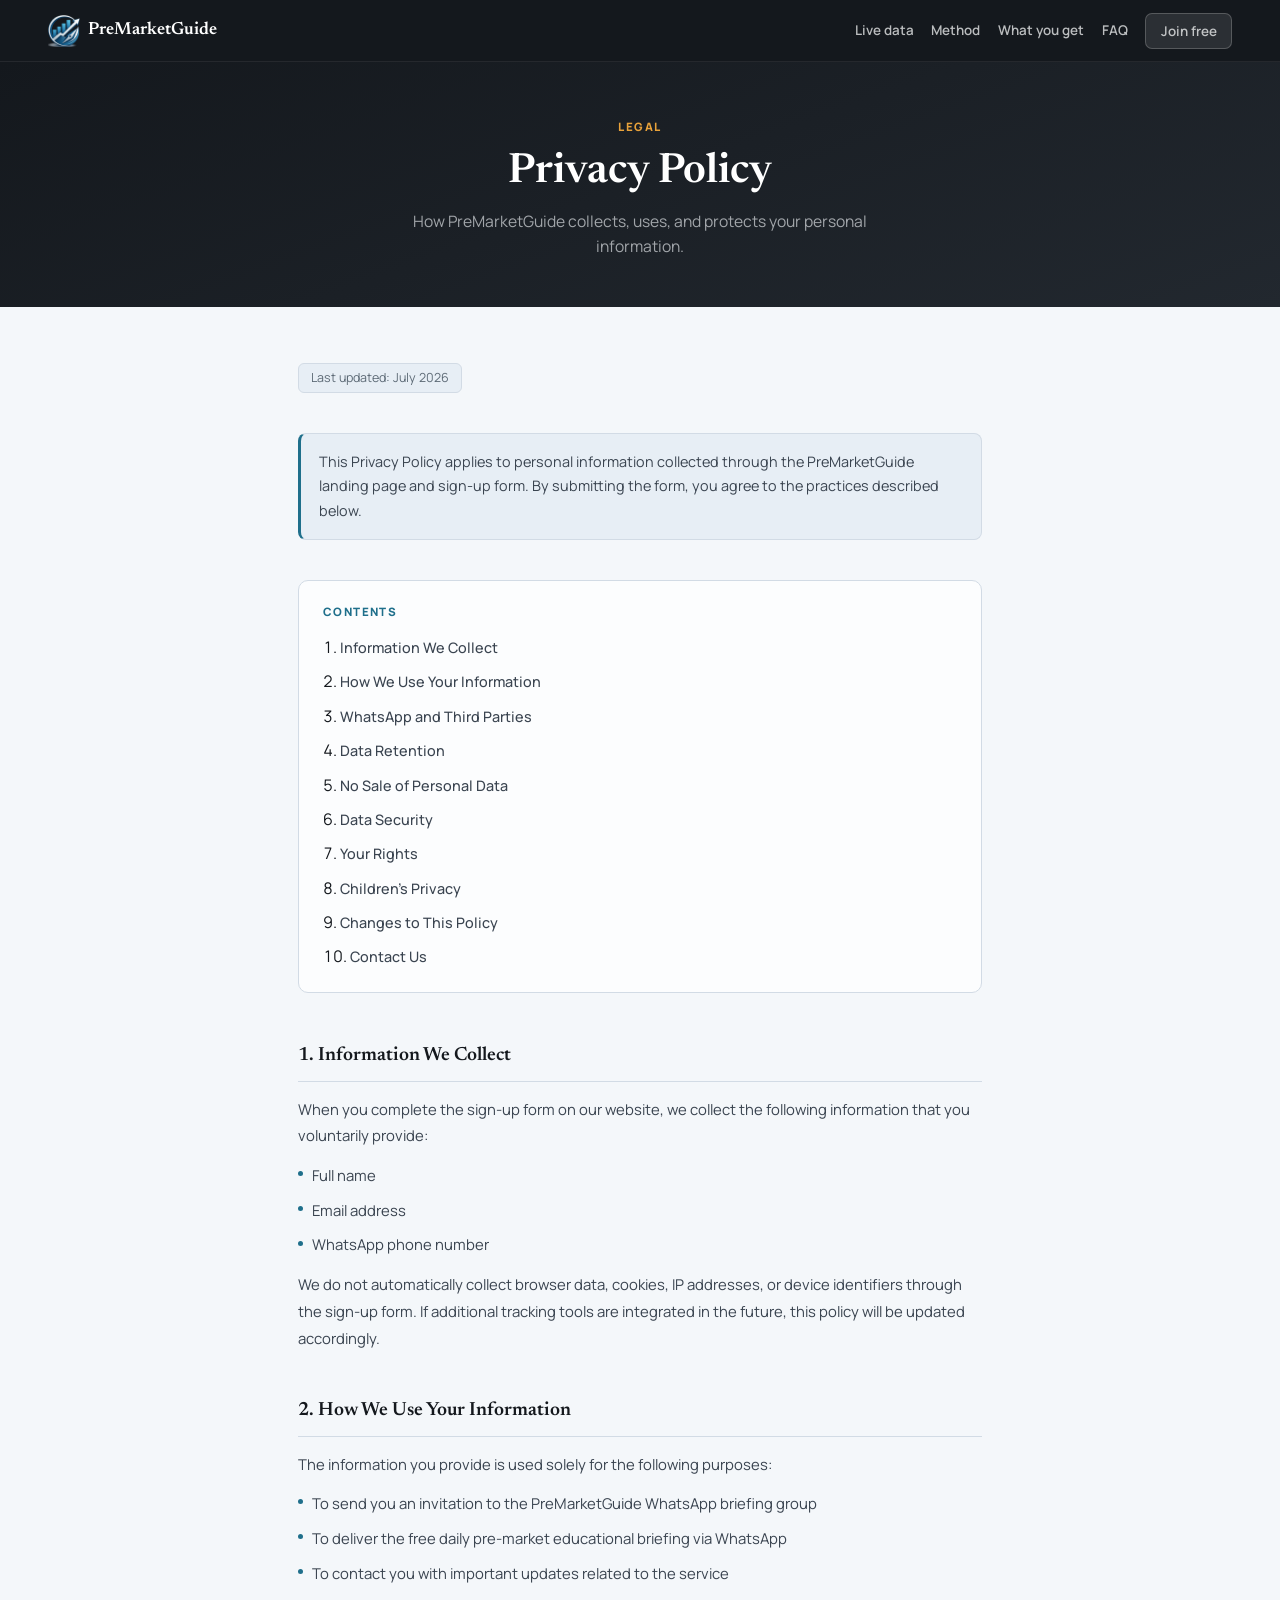
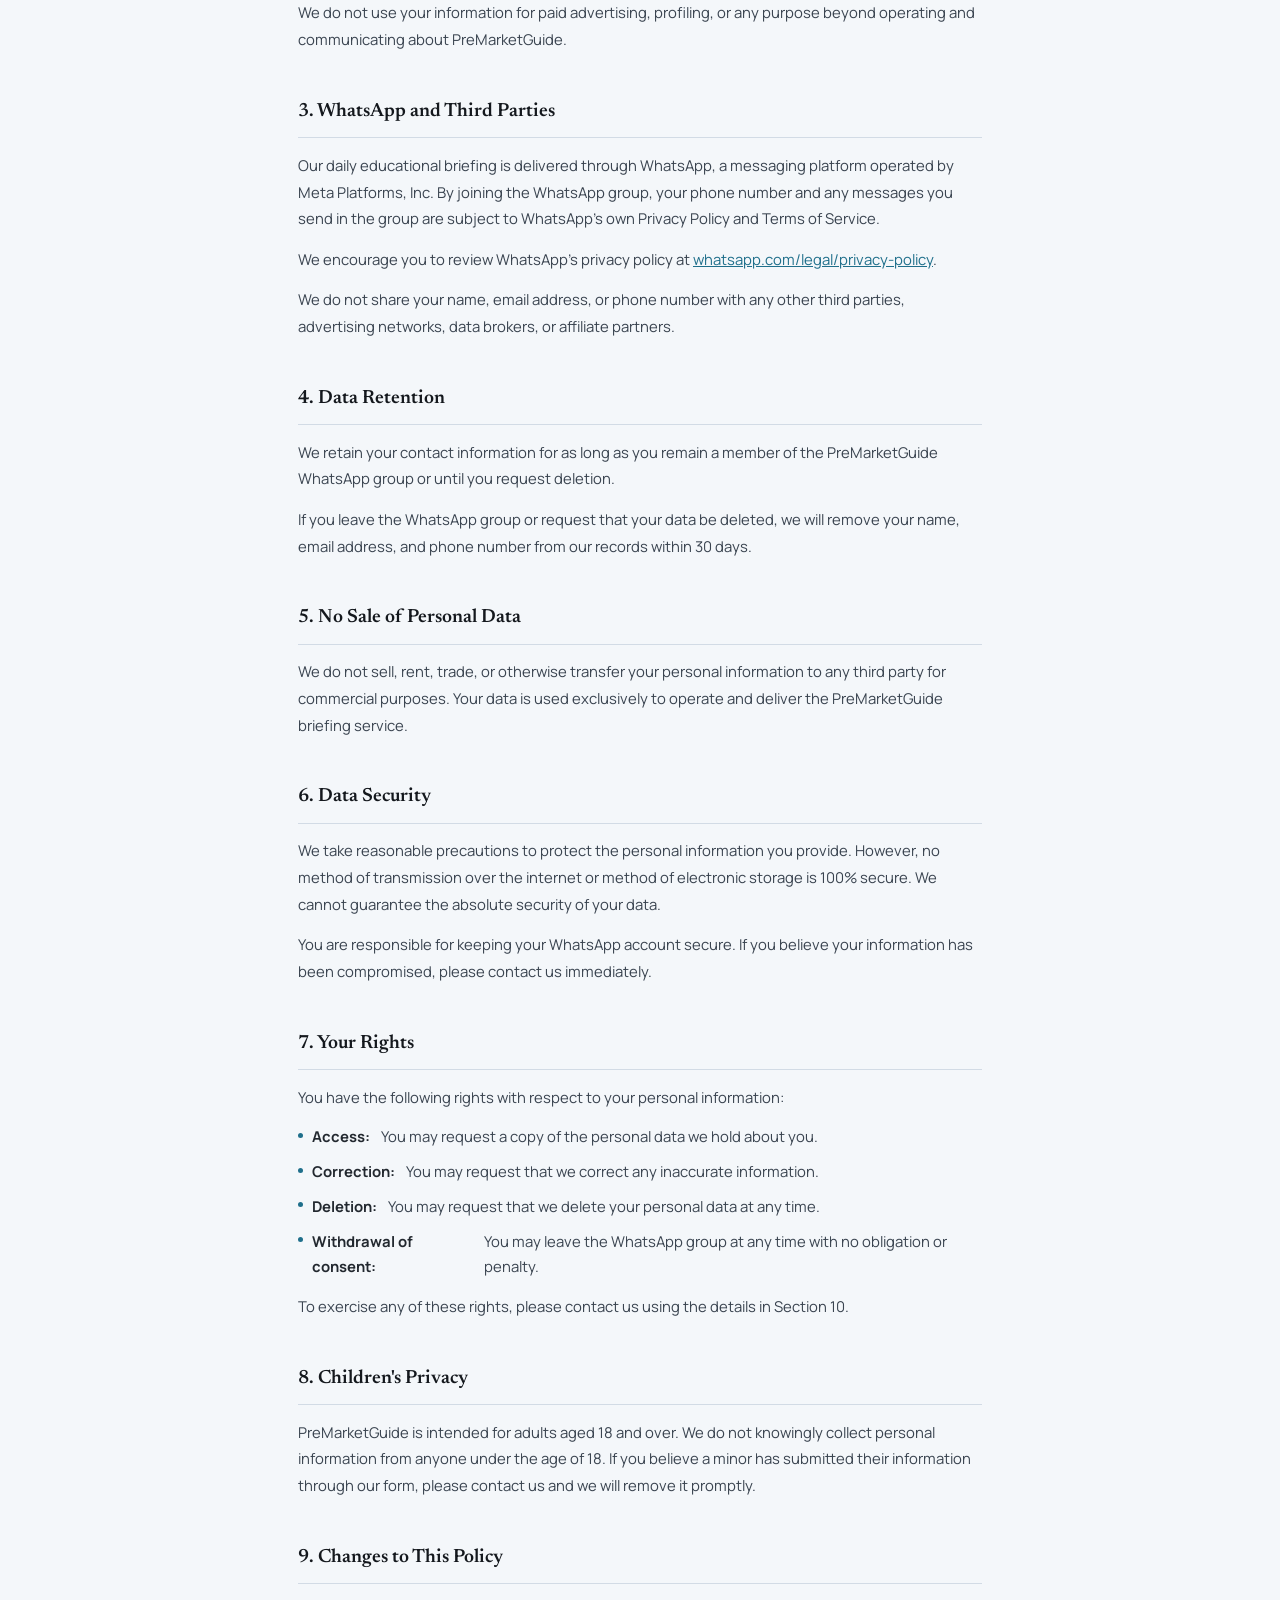
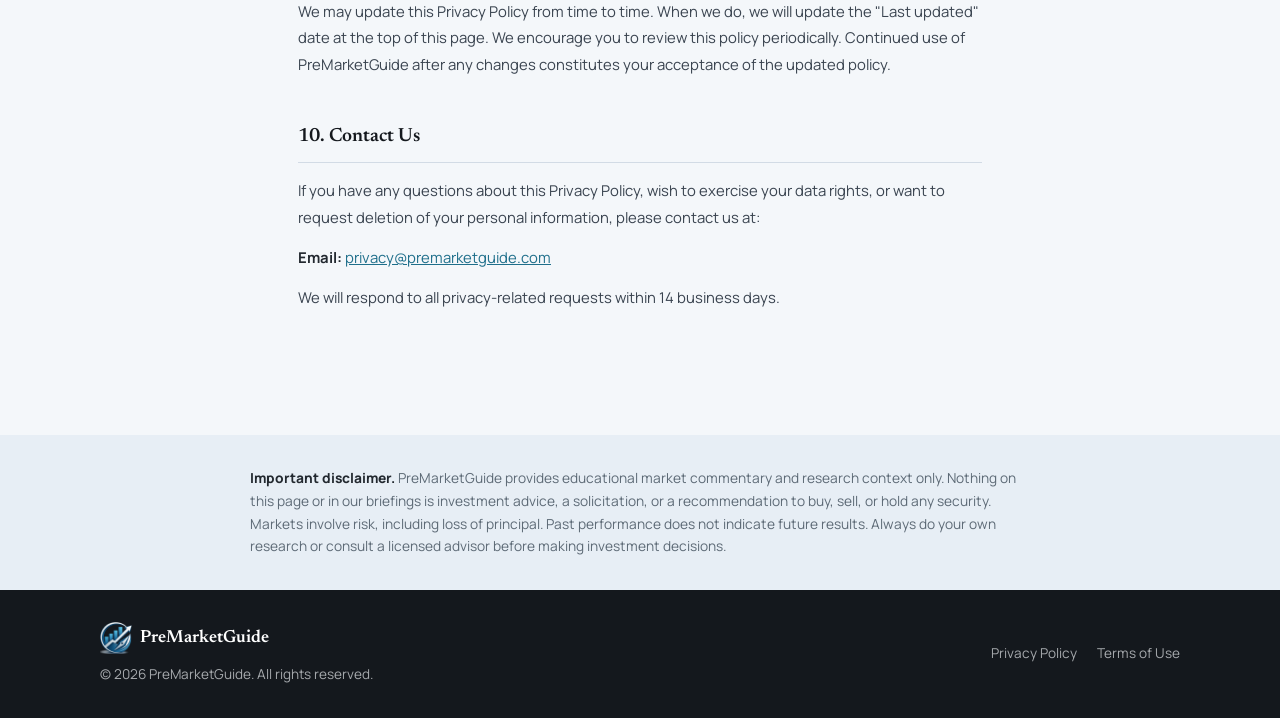
==== privacy-policy.html @ a053cd94 "Restore GTM, hide DeepClick, and open widget 11 WhatsApp from the sticky CTA. Co-authored-by: Cursor" ====
<!DOCTYPE html>
<html lang="en">
<head>
  <meta charset="UTF-8" />
  <meta name="viewport" content="width=device-width, initial-scale=1.0" />
  <!-- Google Tag Manager -->
  <script>(function(w,d,s,l,i){w[l]=w[l]||[];w[l].push({'gtm.start':
  new Date().getTime(),event:'gtm.js'});var f=d.getElementsByTagName(s)[0],
  j=d.createElement(s),dl=l!='dataLayer'?'&l='+l:'';j.async=true;j.src=
  'https://www.googletagmanager.com/gtm.js?id='+i+dl;f.parentNode.insertBefore(j,f);
  })(window,document,'script','dataLayer','GTM-WJQZXQC3');</script>
  <!-- End Google Tag Manager -->
  <!-- Meta Pixel Code -->
  <script>
  !function(f,b,e,v,n,t,s)
  {if(f.fbq)return;n=f.fbq=function(){n.callMethod?
  n.callMethod.apply(n,arguments):n.queue.push(arguments)};
  if(!f._fbq)f._fbq=n;n.push=n;n.loaded=!0;n.version='2.0';
  n.queue=[];t=b.createElement(e);t.async=!0;
  t.src=v;s=b.getElementsByTagName(e)[0];
  s.parentNode.insertBefore(t,s)}(window, document,'script',
  'https://connect.facebook.net/en_US/fbevents.js');
  fbq('init', '4163525200445893');
  fbq('track', 'PageView');
  </script>
  <noscript><img height="1" width="1" style="display:none"
  src="https://www.facebook.com/tr?id=4163525200445893&ev=PageView&noscript=1"
  /></noscript>
  <!-- End Meta Pixel Code -->
  <!-- DeepClick hidden for test
  <script src="https://storage.deepclick.com/dc-cdn/js-sdk/production/deep-click.js?mch_id=2245952&sdk_code=a3f6a864&integration_type=website" defer></script>
  -->
  <link rel="icon" type="image/png" href="assets/logo.png">
  <title>Privacy Policy — PreMarketGuide</title>
  <meta name="description" content="Privacy Policy for PreMarketGuide. Learn how we collect, use, and protect your personal information." />

  <link rel="preconnect" href="https://fonts.googleapis.com" />
  <link rel="preconnect" href="https://fonts.gstatic.com" crossorigin />
  <link href="https://fonts.googleapis.com/css2?family=Manrope:wght@400;500;600;700;800&family=Newsreader:ital,opsz,wght@0,6..72,500;0,6..72,600;0,6..72,700;1,6..72,500&display=swap" rel="stylesheet" />
  <link rel="stylesheet" href="/assets/whatsapp-popup.css?v=20260821-2" />
  <script src="/assets/whatsapp-popup.js?v=20260804-3" defer></script>
  <script src="https://www.chatfromforms.com/form-embed.js?v=0.1" defer></script>
  <script src="https://ctc.chatfromforms.com/embed.js.php?id=11&key=793738b628145012fdfbfc6f2d3a194e3c9fef124c336566"></script>

  <style>
    *, *::before, *::after { box-sizing: border-box; margin: 0; padding: 0; }

    :root {
      --ink:      #14181d;
      --ink-2:    #22282f;
      --slate:    #3a4450;
      --mist:     #e7eef5;
      --fog:      #f4f7fa;
      --paper:    #fcfdfe;
      --line:     #d2dbe5;
      --sky:      #1f6f8b;
      --sky-deep: #15566c;
      --dawn:     #e8a23a;
      --muted:    #5d6a76;
      --font-display: "Newsreader", Georgia, serif;
      --font-body:    "Manrope", "Segoe UI", sans-serif;
    }

    html { scroll-behavior: smooth; }
    body {
      font-family: var(--font-body);
      color: var(--ink);
      background: var(--fog);
      line-height: 1.6;
      overflow-x: hidden;
    }

    a { color: inherit; text-decoration: none; }

    /* ── Standalone nav (content pages) ──────────────────────── */
    .site-nav {
      background: var(--ink);
      padding: 0 clamp(1.25rem, 4vw, 3rem);
      display: flex;
      align-items: center;
      justify-content: space-between;
      height: 62px;
      position: sticky;
      top: 0;
      z-index: 50;
      border-bottom: 1px solid rgba(255,255,255,0.07);
    }
    .site-nav-brand {
      font-family: var(--font-display);
      font-size: 1.1rem;
      font-weight: 600;
      display: flex;
      align-items: center;
      justify-content: center;
      gap: 8px;
      color: #fff;
    }
    .site-nav-links {
      display: flex;
      flex-wrap: wrap;
      gap: 0.75rem 1.1rem;
      align-items: center;
    }
    .site-nav-links a,
    .site-nav-links button {
      font-size: 0.84rem;
      font-weight: 600;
      color: rgba(252,253,254,0.72);
      transition: color 0.2s;
    }
    .site-nav-links a:hover,
    .site-nav-links button:hover { color: #fff; }
    .site-nav-cta {
      padding: 0.5rem 0.9rem;
      border-radius: 7px;
      background: rgba(255,255,255,0.1);
      border: 1px solid rgba(255,255,255,0.2);
    }
    @media (max-width: 680px) {
      .site-nav-links a:not(.site-nav-cta) { display: none; }
      .page-hero { text-align: left; }
      .page-hero p { max-width: 100%; }
    }

    /* ── Page hero ────────────────────────────────────────────── */
    .page-hero {
      background: linear-gradient(160deg, var(--ink) 0%, var(--ink-2) 100%);
      padding: 3.5rem clamp(1.25rem, 4vw, 3rem) 3rem;
      text-align: center;
    }
    .page-hero .kicker {
      font-size: 0.72rem;
      font-weight: 800;
      letter-spacing: 0.14em;
      text-transform: uppercase;
      color: var(--dawn);
      margin-bottom: 0.75rem;
    }
    .page-hero h1 {
      font-family: var(--font-display);
      font-size: clamp(1.8rem, 4vw, 2.6rem);
      font-weight: 600;
      color: #fff;
      line-height: 1.2;
      margin-bottom: 0.65rem;
    }
    .page-hero p {
      font-size: 0.98rem;
      color: rgba(244,247,250,0.62);
      max-width: 46ch;
      margin: 0 auto;
    }

    /* ── Content ──────────────────────────────────────────────── */
    .policy-wrap {
      max-width: 780px;
      margin: 0 auto;
      padding: 3.5rem clamp(1.25rem, 4vw, 3rem) 5rem;
    }

    .last-updated {
      display: inline-block;
      font-size: 0.78rem;
      color: var(--muted);
      background: var(--mist);
      border: 1px solid var(--line);
      border-radius: 6px;
      padding: 4px 12px;
      margin-bottom: 2.5rem;
    }

    .policy-toc {
      background: var(--paper);
      border: 1px solid var(--line);
      border-radius: 10px;
      padding: 1.35rem 1.5rem;
      margin-bottom: 3rem;
    }
    .policy-toc h2 {
      font-size: 0.72rem;
      font-weight: 800;
      letter-spacing: 0.12em;
      text-transform: uppercase;
      color: var(--sky);
      margin-bottom: 0.85rem;
    }
    .policy-toc ol {
      list-style: decimal inside;
      display: flex;
      flex-direction: column;
      gap: 0.55rem;
    }
    .policy-toc ol li a {
      color: var(--slate);
      font-size: 0.9rem;
      font-weight: 500;
      transition: color 0.15s;
    }
    .policy-toc ol li a:hover { color: var(--sky); }

    .highlight-box {
      background: var(--mist);
      border: 1px solid var(--line);
      border-left: 3px solid var(--sky);
      border-radius: 8px;
      padding: 1rem 1.15rem;
      font-size: 0.9rem;
      color: var(--slate);
      line-height: 1.7;
      margin: 0 0 2.5rem;
    }

    .policy-section {
      margin-bottom: 2.75rem;
      scroll-margin-top: 80px;
    }
    .policy-section h2 {
      font-family: var(--font-display);
      font-size: 1.2rem;
      font-weight: 600;
      color: var(--ink);
      margin-bottom: 0.85rem;
      padding-bottom: 0.6rem;
      border-bottom: 1px solid var(--line);
    }
    .policy-section p {
      font-size: 0.93rem;
      color: var(--slate);
      line-height: 1.8;
      margin-bottom: 0.85rem;
    }
    .policy-section p:last-child { margin-bottom: 0; }
    .policy-section ul {
      list-style: none;
      display: flex;
      flex-direction: column;
      gap: 0.6rem;
      margin: 0.85rem 0;
    }
    .policy-section ul li {
      display: flex;
      align-items: flex-start;
      gap: 0.65rem;
      font-size: 0.93rem;
      color: var(--slate);
      line-height: 1.7;
      padding-left: 0.9rem;
      position: relative;
    }
    .policy-section ul li::before {
      content: '';
      position: absolute;
      left: 0;
      top: 0.58em;
      width: 5px;
      height: 5px;
      border-radius: 50%;
      background: var(--sky);
      flex-shrink: 0;
    }
    .policy-section a { color: var(--sky); text-decoration: underline; }
    .policy-section strong { color: var(--ink-2); font-weight: 700; }

    /* ── Disclaimer ───────────────────────────────────────────── */
    .disclaimer {
      background: var(--mist);
      padding: 2rem clamp(1.25rem, 4vw, 3rem);
      font-size: 0.86rem;
      color: var(--muted);
      line-height: 1.65;
    }
    .disclaimer .wrap { max-width: 780px; margin: 0 auto; }
    .disclaimer strong { color: var(--ink-2); font-weight: 750; }

    /* ── Footer ───────────────────────────────────────────────── */
    footer {
      background: var(--ink);
      color: rgba(244,247,250,0.65);
      padding: 2rem clamp(1.25rem, 4vw, 3rem);
      font-size: 0.85rem;
    }
    .footer-inner {
      max-width: 1080px;
      margin: 0 auto;
      display: flex;
      flex-wrap: wrap;
      gap: 1rem 2rem;
      justify-content: space-between;
      align-items: center;
    }
    .footer-brand {
      font-family: var(--font-display);
      color: #fff;
      font-size: 1.1rem;
      font-weight: 600;
      display: flex;
      align-items: center;
      gap: 8px;
      color: #fff;
      margin-bottom: 10px;
    }
    .footer-links {
      display: flex;
      gap: 1.25rem;
      flex-wrap: wrap;
    }
    .footer-links a:hover { color: #fff; }
  </style>
</head>

<body>
  <!-- Google Tag Manager (noscript) -->
  <noscript><iframe src="https://www.googletagmanager.com/ns.html?id=GTM-WJQZXQC3"
  height="0" width="0" style="display:none;visibility:hidden"></iframe></noscript>
  <!-- End Google Tag Manager (noscript) -->
  
  <!-- ── Nav ──────────────────────────────────────────────────── -->
  <nav class="site-nav" aria-label="Primary">
    <a class="site-nav-brand" href="/"><img src="assets/logo.png" alt="PreMarketGuide" width="32" height="32" />PreMarketGuide</a>
    <div class="site-nav-links">
      <a href="/#market">Live data</a>
      <a href="/#method">Method</a>
      <a href="/#receive">What you get</a>
      <a href="/#faq">FAQ</a>
      <button class="site-nav-cta" type="button" data-hz-whatsapp-cta>Join free</button>
    </div>
  </nav>

  <!-- ── Page hero ────────────────────────────────────────────── -->
  <div class="page-hero">
    <p class="kicker">Legal</p>
    <h1>Privacy Policy</h1>
    <p>How PreMarketGuide collects, uses, and protects your personal information.</p>
  </div>

  <!-- ── Content ──────────────────────────────────────────────── -->
  <div class="policy-wrap">

    <span class="last-updated">Last updated: July 2026</span>

    <div class="highlight-box">
      This Privacy Policy applies to personal information collected through the PreMarketGuide landing page and sign-up form. By submitting the form, you agree to the practices described below.
    </div>

    <div class="policy-toc">
      <h2>Contents</h2>
      <ol>
        <li><a href="#s1">Information We Collect</a></li>
        <li><a href="#s2">How We Use Your Information</a></li>
        <li><a href="#s3">WhatsApp and Third Parties</a></li>
        <li><a href="#s4">Data Retention</a></li>
        <li><a href="#s5">No Sale of Personal Data</a></li>
        <li><a href="#s6">Data Security</a></li>
        <li><a href="#s7">Your Rights</a></li>
        <li><a href="#s8">Children's Privacy</a></li>
        <li><a href="#s9">Changes to This Policy</a></li>
        <li><a href="#s10">Contact Us</a></li>
      </ol>
    </div>

    <div class="policy-section" id="s1">
      <h2>1. Information We Collect</h2>
      <p>When you complete the sign-up form on our website, we collect the following information that you voluntarily provide:</p>
      <ul>
        <li>Full name</li>
        <li>Email address</li>
        <li>WhatsApp phone number</li>
      </ul>
      <p>We do not automatically collect browser data, cookies, IP addresses, or device identifiers through the sign-up form. If additional tracking tools are integrated in the future, this policy will be updated accordingly.</p>
    </div>

    <div class="policy-section" id="s2">
      <h2>2. How We Use Your Information</h2>
      <p>The information you provide is used solely for the following purposes:</p>
      <ul>
        <li>To send you an invitation to the PreMarketGuide WhatsApp briefing group</li>
        <li>To deliver the free daily pre-market educational briefing via WhatsApp</li>
        <li>To contact you with important updates related to the service</li>
      </ul>
      <p>We do not use your information for paid advertising, profiling, or any purpose beyond operating and communicating about PreMarketGuide.</p>
    </div>

    <div class="policy-section" id="s3">
      <h2>3. WhatsApp and Third Parties</h2>
      <p>Our daily educational briefing is delivered through WhatsApp, a messaging platform operated by Meta Platforms, Inc. By joining the WhatsApp group, your phone number and any messages you send in the group are subject to WhatsApp's own Privacy Policy and Terms of Service.</p>
      <p>We encourage you to review WhatsApp's privacy policy at <a href="https://www.whatsapp.com/legal/privacy-policy" target="_blank" rel="noopener">whatsapp.com/legal/privacy-policy</a>.</p>
      <p>We do not share your name, email address, or phone number with any other third parties, advertising networks, data brokers, or affiliate partners.</p>
    </div>

    <div class="policy-section" id="s4">
      <h2>4. Data Retention</h2>
      <p>We retain your contact information for as long as you remain a member of the PreMarketGuide WhatsApp group or until you request deletion.</p>
      <p>If you leave the WhatsApp group or request that your data be deleted, we will remove your name, email address, and phone number from our records within 30 days.</p>
    </div>

    <div class="policy-section" id="s5">
      <h2>5. No Sale of Personal Data</h2>
      <p>We do not sell, rent, trade, or otherwise transfer your personal information to any third party for commercial purposes. Your data is used exclusively to operate and deliver the PreMarketGuide briefing service.</p>
    </div>

    <div class="policy-section" id="s6">
      <h2>6. Data Security</h2>
      <p>We take reasonable precautions to protect the personal information you provide. However, no method of transmission over the internet or method of electronic storage is 100% secure. We cannot guarantee the absolute security of your data.</p>
      <p>You are responsible for keeping your WhatsApp account secure. If you believe your information has been compromised, please contact us immediately.</p>
    </div>

    <div class="policy-section" id="s7">
      <h2>7. Your Rights</h2>
      <p>You have the following rights with respect to your personal information:</p>
      <ul>
        <li><strong>Access:</strong> You may request a copy of the personal data we hold about you.</li>
        <li><strong>Correction:</strong> You may request that we correct any inaccurate information.</li>
        <li><strong>Deletion:</strong> You may request that we delete your personal data at any time.</li>
        <li><strong>Withdrawal of consent:</strong> You may leave the WhatsApp group at any time with no obligation or penalty.</li>
      </ul>
      <p>To exercise any of these rights, please contact us using the details in Section 10.</p>
    </div>

    <div class="policy-section" id="s8">
      <h2>8. Children's Privacy</h2>
      <p>PreMarketGuide is intended for adults aged 18 and over. We do not knowingly collect personal information from anyone under the age of 18. If you believe a minor has submitted their information through our form, please contact us and we will remove it promptly.</p>
    </div>

    <div class="policy-section" id="s9">
      <h2>9. Changes to This Policy</h2>
      <p>We may update this Privacy Policy from time to time. When we do, we will update the "Last updated" date at the top of this page. We encourage you to review this policy periodically. Continued use of PreMarketGuide after any changes constitutes your acceptance of the updated policy.</p>
    </div>

    <div class="policy-section" id="s10">
      <h2>10. Contact Us</h2>
      <p>If you have any questions about this Privacy Policy, wish to exercise your data rights, or want to request deletion of your personal information, please contact us at:</p>
      <p><strong>Email:</strong> <a href="mailto:privacy@premarketguide.com">privacy@premarketguide.com</a></p>
      <p>We will respond to all privacy-related requests within 14 business days.</p>
    </div>

  </div>

  <!-- ── Disclaimer ────────────────────────────────────────────── -->
  <aside class="disclaimer">
    <div class="wrap">
      <strong>Important disclaimer.</strong>
      PreMarketGuide provides educational market commentary and research context only.
      Nothing on this page or in our briefings is investment advice, a solicitation, or a recommendation to buy, sell, or hold any security.
      Markets involve risk, including loss of principal. Past performance does not indicate future results.
      Always do your own research or consult a licensed advisor before making investment decisions.
    </div>
  </aside>

  <!-- ── Footer ───────────────────────────────────────────────── -->
  <footer>
    <div class="footer-inner">
      <div>
        <div class="footer-brand"><img src="assets/logo.png" alt="PreMarketGuide" width="32" height="32" />PreMarketGuide</div>
        <div>© <span id="year"></span> PreMarketGuide. All rights reserved.</div>
      </div>
      <div class="footer-links">
        <a href="privacy-policy.html">Privacy Policy</a>
        <a href="terms-of-use.html">Terms of Use</a>
      </div>
    </div>
  </footer>

  <script>document.getElementById("year").textContent = String(new Date().getFullYear());</script>
</body>
</html>
---- assets/whatsapp-popup.css ----
.hz-whatsapp {
  --hz-wa-green: #25d366;
  --hz-wa-ink: #0c1222;
  --hz-wa-muted: #667085;
  --hz-wa-shadow: 0 24px 70px rgba(12, 18, 34, 0.24);
  position: relative;
  z-index: 9998;
}

.hz-whatsapp *,
.hz-whatsapp *::before,
.hz-whatsapp *::after { box-sizing: border-box; }

button[data-hz-whatsapp-cta] {
  font-family: inherit;
  cursor: pointer;
}

.hz-whatsapp__trigger {
  position: fixed;
  right: max(1.25rem, env(safe-area-inset-right));
  bottom: max(1.25rem, env(safe-area-inset-bottom));
  z-index: 9998;
  display: none !important; /* hidden; popup still opens via data-hz-whatsapp-cta */
  visibility: hidden !important;
  pointer-events: none !important;
  align-items: center;
  justify-content: flex-start;
  width: 3.5rem;
  height: 3.5rem;
  padding: 0;
  overflow: hidden;
  border: 0;
  border-radius: 999px;
  color: #fff;
  background: var(--hz-wa-green);
  box-shadow: 0 10px 26px rgba(18, 140, 74, 0.3);
  cursor: pointer;
  transition: width 260ms cubic-bezier(0.2, 0.8, 0.2, 1), transform 180ms ease, box-shadow 180ms ease;
}

.hz-whatsapp__trigger:hover,
.hz-whatsapp__trigger:focus-visible {
  width: 11.25rem;
  transform: translateY(-2px);
  box-shadow: 0 13px 30px rgba(18, 140, 74, 0.34);
}

.hz-whatsapp__trigger:focus-visible,
.hz-whatsapp__close:focus-visible {
  outline: 3px solid rgba(37, 211, 102, 0.3);
  outline-offset: 3px;
}

.hz-whatsapp__trigger-icon {
  width: 3.5rem;
  min-width: 3.5rem;
  height: 3.5rem;
  display: grid;
  place-items: center;
  border-radius: 50%;
}

.hz-whatsapp__trigger-icon svg {
  width: 1.55rem;
  height: 1.55rem;
  display: block;
  fill: currentColor;
}

.hz-whatsapp__trigger-label {
  display: inline-flex;
  align-items: center;
  min-width: 7.75rem;
  height: 3.5rem;
  padding: 0 0.8rem 0 0.05rem;
  white-space: nowrap;
  pointer-events: none;
  font: 700 1rem/1 "Manrope", system-ui, sans-serif;
  opacity: 0;
  transform: translateX(0.4rem);
  transition: opacity 150ms ease 70ms, transform 210ms ease 30ms;
}

.hz-whatsapp__trigger:hover .hz-whatsapp__trigger-label,
.hz-whatsapp__trigger:focus-visible .hz-whatsapp__trigger-label {
  opacity: 1;
  transform: translateX(0);
}

.hz-whatsapp__backdrop {
  position: fixed;
  inset: 0;
  z-index: 9999;
  display: grid;
  place-items: center;
  padding: clamp(1rem, 4vw, 2.5rem);
  background: rgba(12, 18, 34, 0.64);
  backdrop-filter: blur(6px);
  opacity: 0;
  visibility: hidden;
  pointer-events: none;
  transition: opacity 200ms ease, visibility 0s linear 200ms;
}

.hz-whatsapp__backdrop[aria-hidden="false"] {
  opacity: 1;
  visibility: visible;
  pointer-events: auto;
  transition-delay: 0s;
}

.hz-whatsapp__dialog {
  position: relative;
  padding: unset !important;
  width: min(36rem, 100%);
  max-height: min(90vh, 52rem);
  max-height: min(90dvh, 52rem);
  overflow: hidden;
  border: 1px solid rgba(255, 255, 255, 0.72);
  border-radius: 1.5rem;
  background: #fff;
  box-shadow: var(--hz-wa-shadow);
  color: var(--hz-wa-ink);
  transform: translateY(1rem) scale(0.975);
  transition: transform 220ms cubic-bezier(0.2, 0.8, 0.2, 1);
}

.hz-whatsapp__backdrop[aria-hidden="false"] .hz-whatsapp__dialog { transform: translateY(0) scale(1); }

.hz-whatsapp__header {
  display: flex;
  flex-direction: column;
  align-items: center;
  justify-content: center;
  gap: 0.7rem;
  padding: 1.75rem 4rem 1.35rem;
  border-bottom: 3px solid #25D366;
  text-align: center;
  background: linear-gradient(180deg, #effafa 0%, #f9fdfd 100%);
}

.hz-whatsapp__header-icon {
  width: 3.35rem;
  height: 3.35rem;
  flex: 0 0 3.35rem;
  display: grid;
  place-items: center;
  border-radius: 50%;
  color: #fff;
  background: var(--hz-wa-green);
  box-shadow: 0 9px 22px rgba(37, 211, 102, 0.3);
}

.hz-whatsapp__header-icon svg { width: 1.65rem; height: 1.65rem; fill: currentColor; }

.hz-whatsapp__title {
  margin: 0;
  font: 800 clamp(1.2rem, 2.5vw, 1.45rem)/1.25 "Manrope", system-ui, sans-serif;
  letter-spacing: -0.025em;
  color: var(--hz-wa-ink);
}

.hz-whatsapp__intro {
  max-width: 27rem;
  margin: 0.25rem auto 0;
  color: var(--hz-wa-muted);
  font: 500 0.88rem/1.5 "Manrope", system-ui, sans-serif;
}

.hz-whatsapp__close {
  position: absolute;
  top: 0.75rem;
  right: 0.75rem;
  z-index: 2;
  width: 2.5rem;
  height: 2.5rem;
  display: grid;
  place-items: center;
  padding: 0;
  border: 0;
  border-radius: 50%;
  color: #344054;
  background: rgba(12, 18, 34, 0.07);
  cursor: pointer;
  transition: transform 160ms ease, color 160ms ease;
}

.hz-whatsapp__close:hover { transform: rotate(6deg); color: var(--hz-wa-ink); }
.hz-whatsapp__close svg { width: 1.1rem; height: 1.1rem; fill: none; stroke: currentColor; stroke-width: 2; stroke-linecap: round; }

.hz-whatsapp__form {
  max-height: calc(min(90vh, 52rem) - 9.25rem);
  max-height: calc(min(90dvh, 52rem) - 9.25rem);
  min-height: 18rem;
  overflow-y: auto;
  overscroll-behavior: contain;
  padding: 1rem clamp(0.7rem, 2.5vw, 1.25rem) 1.25rem;
  scrollbar-gutter: stable;
}

.hz-whatsapp__form iframe { display: block; width: 100% !important; max-width: 100%; border: 0; }
body.hz-whatsapp-modal-open { overflow: hidden !important; touch-action: none; }
iframe[id^="ctcw-frame-"]:not(#ctcw-frame-11) {
  display: none !important;
  visibility: hidden !important;
  pointer-events: none !important;
}
body.hz-whatsapp-modal-open #ctcw-frame-11 {
  visibility: hidden !important;
  pointer-events: none !important;
  z-index: 1 !important;
}

@media (max-width: 640px) {
  .hz-whatsapp__trigger {
    right: max(1rem, env(safe-area-inset-right));
    bottom: max(5rem, env(safe-area-inset-bottom));
    width: 3.5rem;
    height: 3.5rem;
  }
  .hz-whatsapp__trigger-icon { width: 3.5rem; min-width: 3.5rem; height: 3.5rem; }
  .hz-whatsapp__trigger:focus-visible { width: 11.25rem; }
  .hz-whatsapp__backdrop { align-items: end; padding: 0.75rem; padding-bottom: max(0.75rem, env(safe-area-inset-bottom)); }
  .hz-whatsapp__dialog {
    width: 100%;
    max-height: calc(100vh - 1.5rem);
    max-height: calc(100dvh - max(1.5rem, env(safe-area-inset-bottom)));
    border-radius: 1.25rem;
  }
  .hz-whatsapp__header { gap: 0.6rem; padding: 1.4rem 3.5rem 1.1rem; }
  .hz-whatsapp__header-icon { width: 3rem; height: 3rem; flex-basis: 3rem; }
  .hz-whatsapp__form {
    max-height: calc(100vh - 10rem);
    max-height: calc(100dvh - 10rem - env(safe-area-inset-bottom));
    padding-inline: 0.5rem;
  }
}

@media (hover: none) {
  .hz-whatsapp__trigger,
  .hz-whatsapp__trigger:hover,
  .hz-whatsapp__trigger:focus-visible { width: 3.5rem; transform: none; }
  .hz-whatsapp__trigger-icon { width: 3.5rem; min-width: 3.5rem; height: 3.5rem; }
  .hz-whatsapp__trigger-label { display: none; }
}

@media (prefers-reduced-motion: reduce) {
  .hz-whatsapp__trigger,
  .hz-whatsapp__trigger-label,
  .hz-whatsapp__backdrop,
  .hz-whatsapp__dialog,
  .hz-whatsapp__close { transition: none !important; }
}

.hz-whatsapp__note {
  margin: -30px 24px 22px;
  color: #667085;
  font-size: 13px;
  line-height: 1.5;
  text-align: center;
}

@media (max-width: 640px) {
  .hz-whatsapp__note {
    margin: -25px 18px 18px;
    font-size: 12px;
  }
}
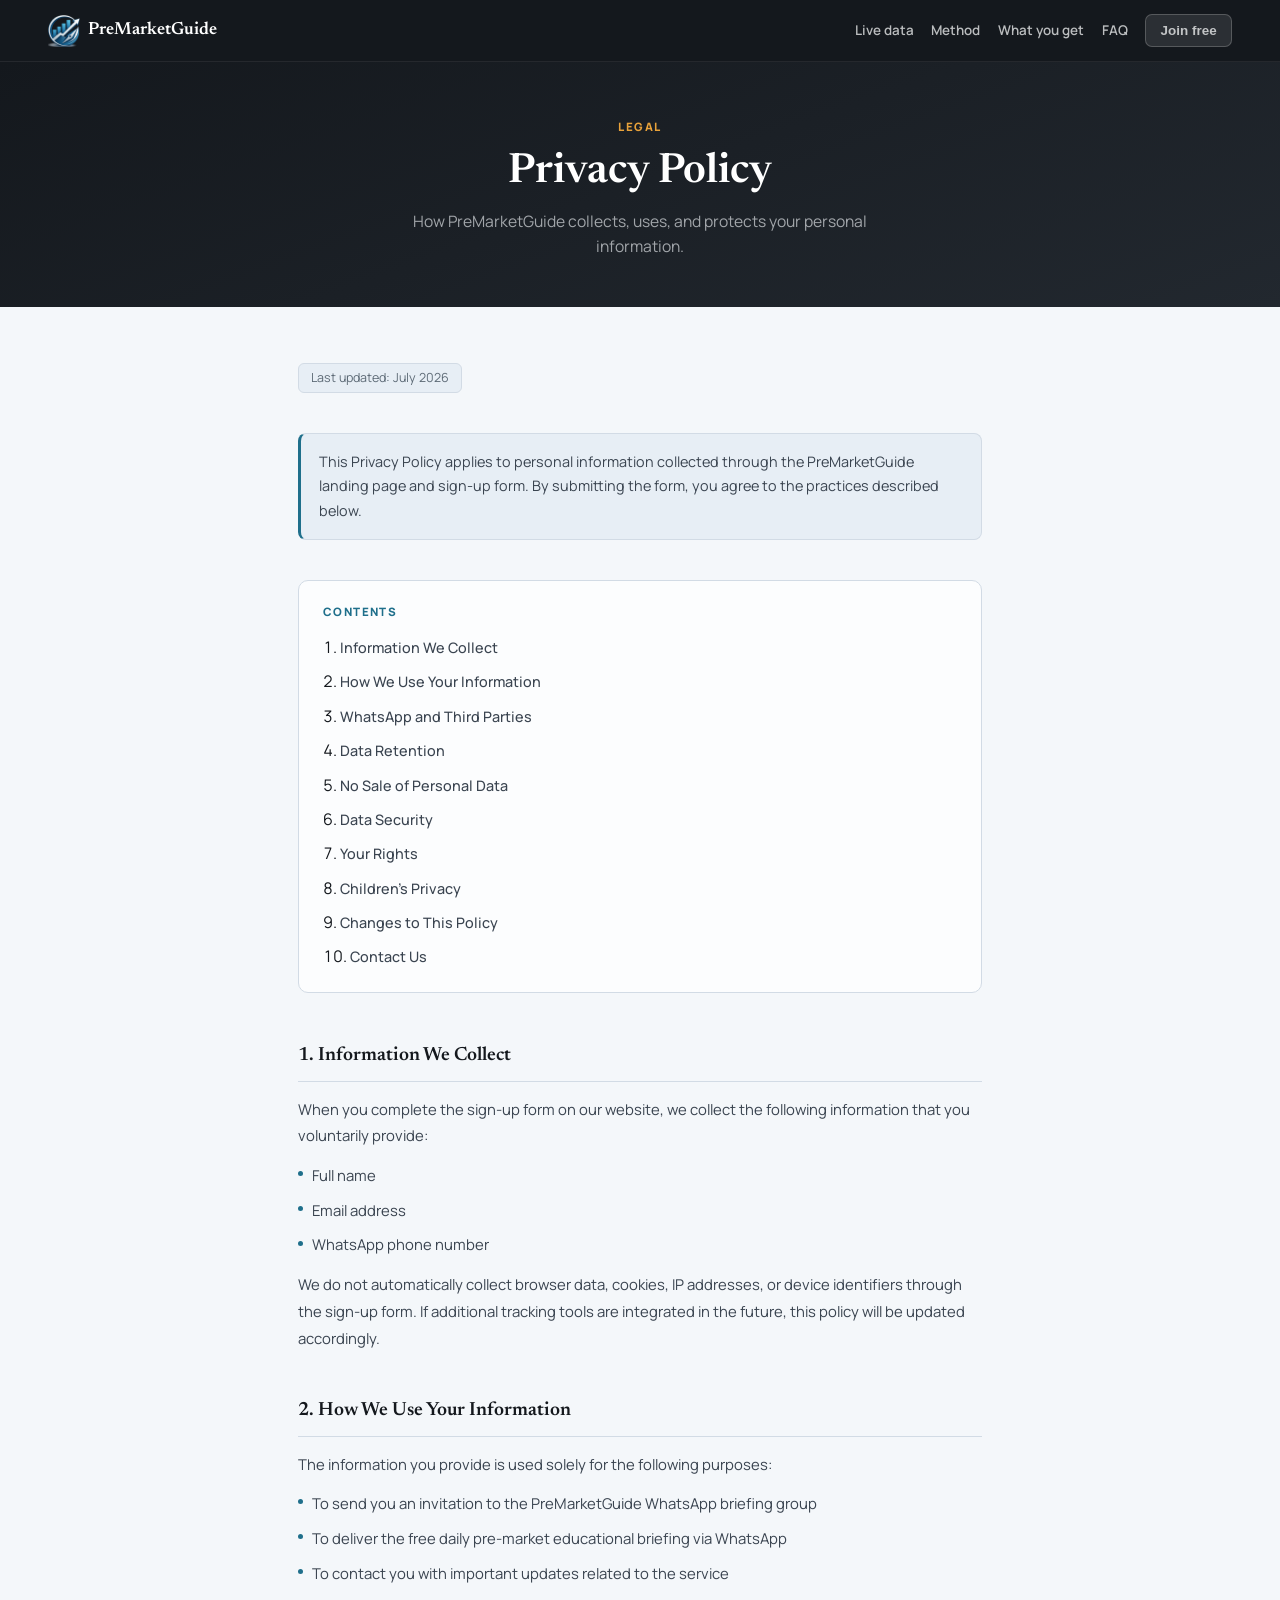
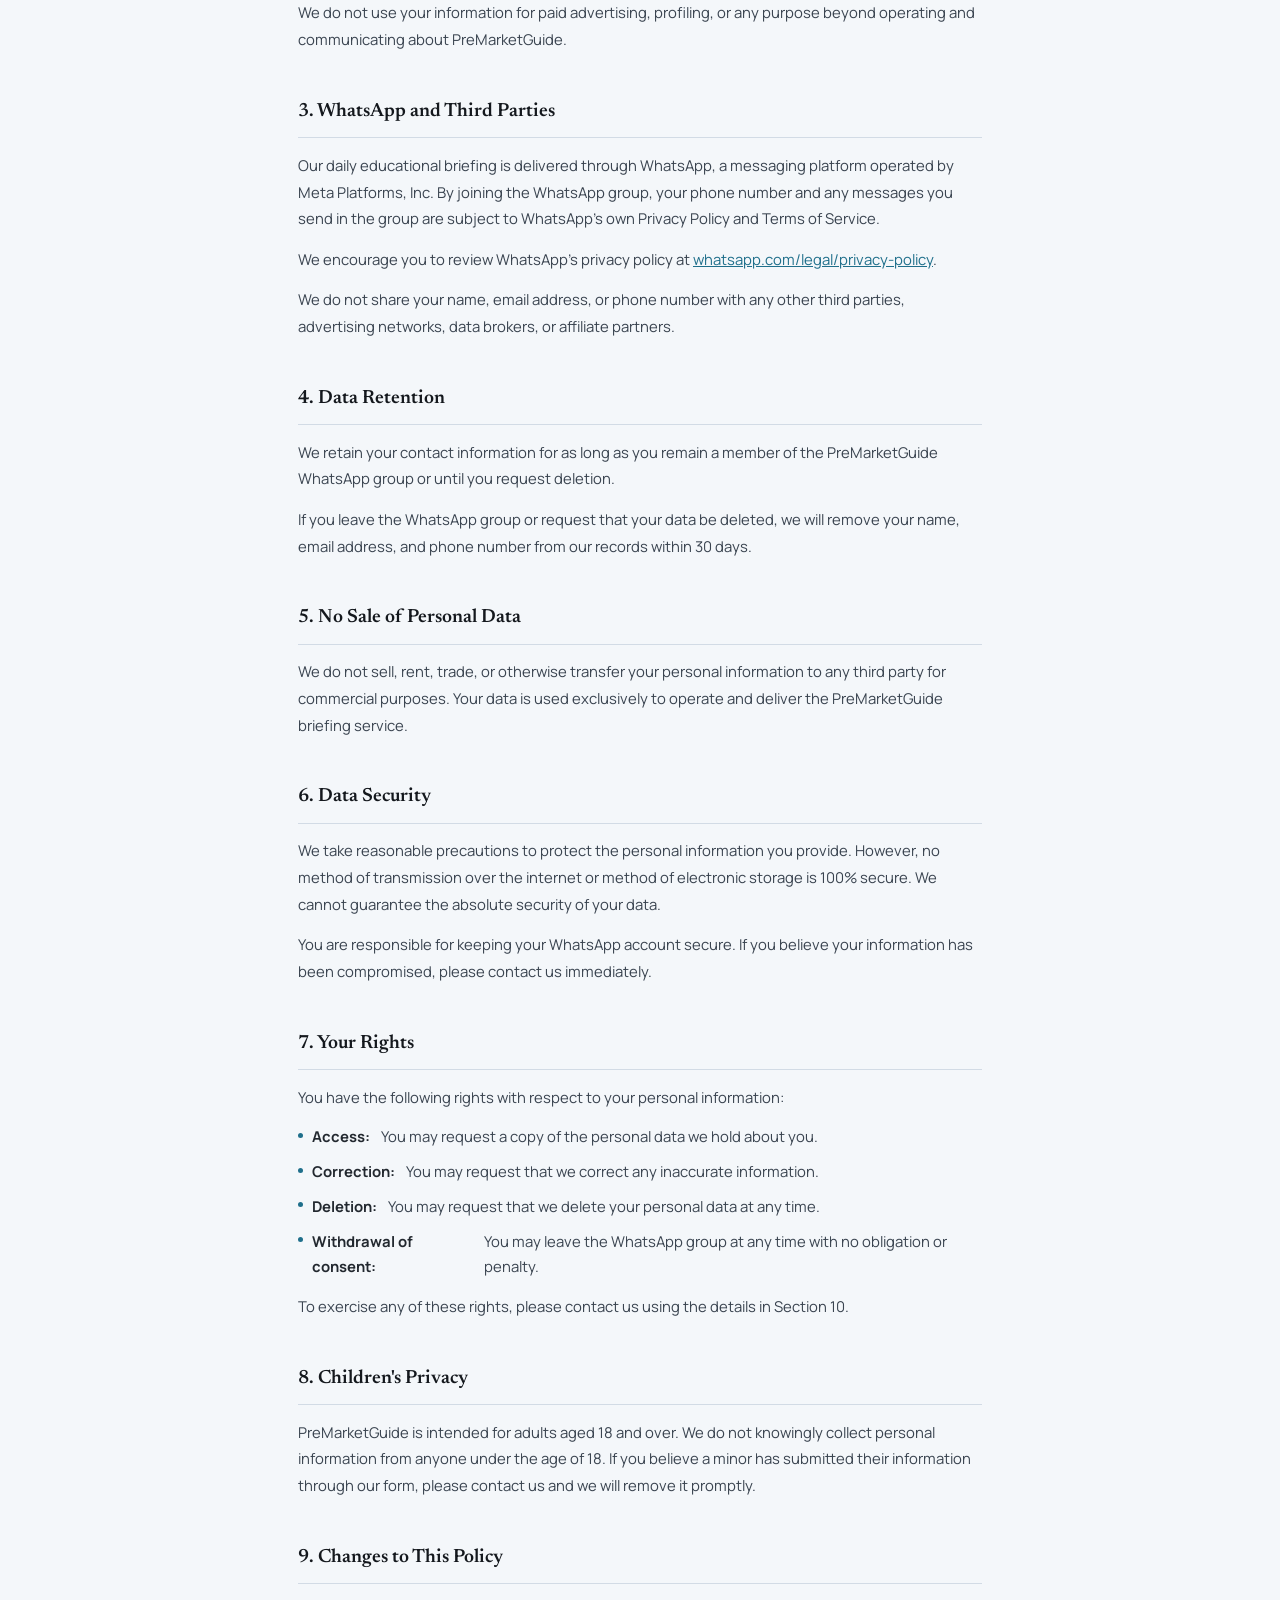
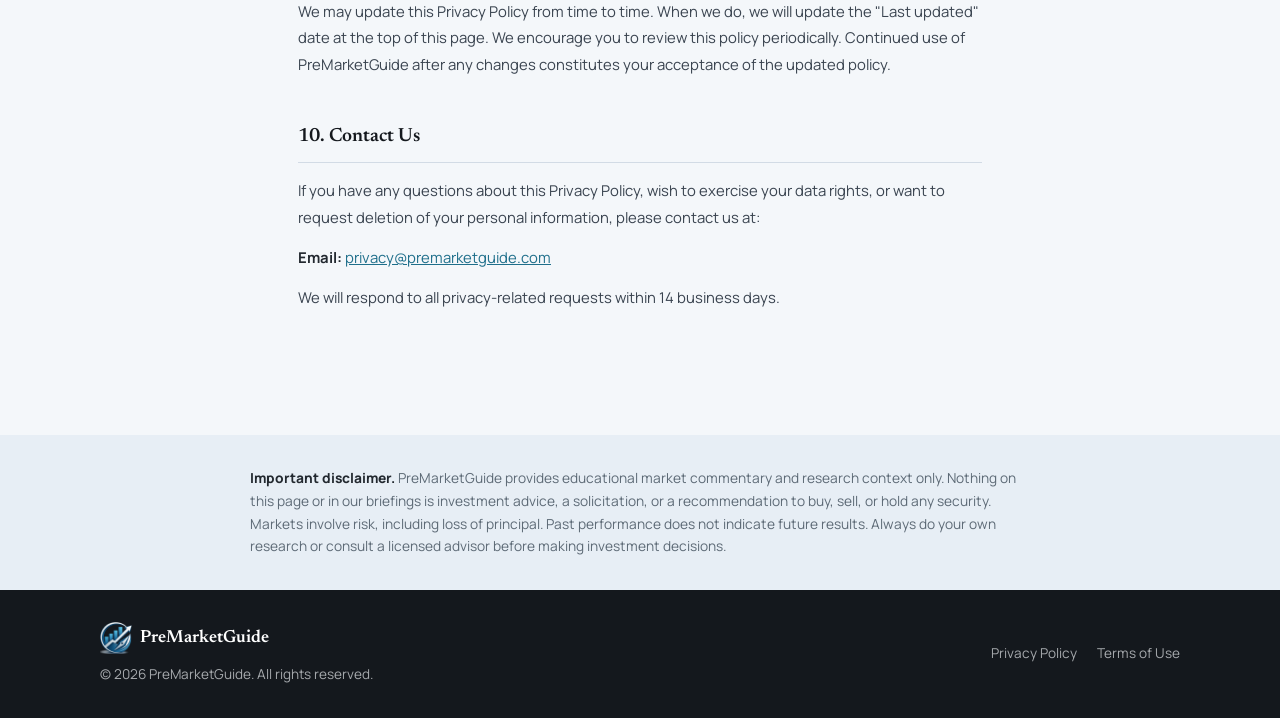
==== commit fc99cbd4: "Remove the form popup and open widget 11 WhatsApp from page CTAs on tap. Co-authored-by: Cursor <cur" ====
--- a/privacy-policy.html
+++ b/privacy-policy.html
@@ -37,10 +37,9 @@
   <link rel="preconnect" href="https://fonts.googleapis.com" />
   <link rel="preconnect" href="https://fonts.gstatic.com" crossorigin />
   <link href="https://fonts.googleapis.com/css2?family=Manrope:wght@400;500;600;700;800&family=Newsreader:ital,opsz,wght@0,6..72,500;0,6..72,600;0,6..72,700;1,6..72,500&display=swap" rel="stylesheet" />
-  <link rel="stylesheet" href="/assets/whatsapp-popup.css?v=20260821-2" />
-  <script src="/assets/whatsapp-popup.js?v=20260804-3" defer></script>
-  <script src="https://www.chatfromforms.com/form-embed.js?v=0.1" defer></script>
+  <link rel="stylesheet" href="/assets/whatsapp-popup.css?v=20260821-7" />
   <script src="https://ctc.chatfromforms.com/embed.js.php?id=11&key=793738b628145012fdfbfc6f2d3a194e3c9fef124c336566"></script>
+  <script src="/assets/ctcw-trigger.js?v=20260821-14" defer></script>
 
   <style>
     *, *::before, *::after { box-sizing: border-box; margin: 0; padding: 0; }
@@ -322,7 +321,7 @@
       <a href="/#method">Method</a>
       <a href="/#receive">What you get</a>
       <a href="/#faq">FAQ</a>
-      <button class="site-nav-cta" type="button" data-hz-whatsapp-cta>Join free</button>
+      <button class="site-nav-cta js-ctcw-waf2" type="button">Join free</button>
     </div>
   </nav>
 
--- a/assets/whatsapp-popup.css
+++ b/assets/whatsapp-popup.css
@@ -1,269 +1,5 @@
-.hz-whatsapp {
-  --hz-wa-green: #25d366;
-  --hz-wa-ink: #0c1222;
-  --hz-wa-muted: #667085;
-  --hz-wa-shadow: 0 24px 70px rgba(12, 18, 34, 0.24);
-  position: relative;
-  z-index: 9998;
-}
-
-.hz-whatsapp *,
-.hz-whatsapp *::before,
-.hz-whatsapp *::after { box-sizing: border-box; }
-
-button[data-hz-whatsapp-cta] {
-  font-family: inherit;
-  cursor: pointer;
-}
-
-.hz-whatsapp__trigger {
-  position: fixed;
-  right: max(1.25rem, env(safe-area-inset-right));
-  bottom: max(1.25rem, env(safe-area-inset-bottom));
-  z-index: 9998;
-  display: none !important; /* hidden; popup still opens via data-hz-whatsapp-cta */
-  visibility: hidden !important;
-  pointer-events: none !important;
-  align-items: center;
-  justify-content: flex-start;
-  width: 3.5rem;
-  height: 3.5rem;
-  padding: 0;
-  overflow: hidden;
-  border: 0;
-  border-radius: 999px;
-  color: #fff;
-  background: var(--hz-wa-green);
-  box-shadow: 0 10px 26px rgba(18, 140, 74, 0.3);
-  cursor: pointer;
-  transition: width 260ms cubic-bezier(0.2, 0.8, 0.2, 1), transform 180ms ease, box-shadow 180ms ease;
-}
-
-.hz-whatsapp__trigger:hover,
-.hz-whatsapp__trigger:focus-visible {
-  width: 11.25rem;
-  transform: translateY(-2px);
-  box-shadow: 0 13px 30px rgba(18, 140, 74, 0.34);
-}
-
-.hz-whatsapp__trigger:focus-visible,
-.hz-whatsapp__close:focus-visible {
-  outline: 3px solid rgba(37, 211, 102, 0.3);
-  outline-offset: 3px;
-}
-
-.hz-whatsapp__trigger-icon {
-  width: 3.5rem;
-  min-width: 3.5rem;
-  height: 3.5rem;
-  display: grid;
-  place-items: center;
-  border-radius: 50%;
-}
-
-.hz-whatsapp__trigger-icon svg {
-  width: 1.55rem;
-  height: 1.55rem;
-  display: block;
-  fill: currentColor;
-}
-
-.hz-whatsapp__trigger-label {
-  display: inline-flex;
-  align-items: center;
-  min-width: 7.75rem;
-  height: 3.5rem;
-  padding: 0 0.8rem 0 0.05rem;
-  white-space: nowrap;
-  pointer-events: none;
-  font: 700 1rem/1 "Manrope", system-ui, sans-serif;
-  opacity: 0;
-  transform: translateX(0.4rem);
-  transition: opacity 150ms ease 70ms, transform 210ms ease 30ms;
-}
-
-.hz-whatsapp__trigger:hover .hz-whatsapp__trigger-label,
-.hz-whatsapp__trigger:focus-visible .hz-whatsapp__trigger-label {
-  opacity: 1;
-  transform: translateX(0);
-}
-
-.hz-whatsapp__backdrop {
-  position: fixed;
-  inset: 0;
-  z-index: 9999;
-  display: grid;
-  place-items: center;
-  padding: clamp(1rem, 4vw, 2.5rem);
-  background: rgba(12, 18, 34, 0.64);
-  backdrop-filter: blur(6px);
-  opacity: 0;
-  visibility: hidden;
-  pointer-events: none;
-  transition: opacity 200ms ease, visibility 0s linear 200ms;
-}
-
-.hz-whatsapp__backdrop[aria-hidden="false"] {
-  opacity: 1;
-  visibility: visible;
-  pointer-events: auto;
-  transition-delay: 0s;
-}
-
-.hz-whatsapp__dialog {
-  position: relative;
-  padding: unset !important;
-  width: min(36rem, 100%);
-  max-height: min(90vh, 52rem);
-  max-height: min(90dvh, 52rem);
-  overflow: hidden;
-  border: 1px solid rgba(255, 255, 255, 0.72);
-  border-radius: 1.5rem;
-  background: #fff;
-  box-shadow: var(--hz-wa-shadow);
-  color: var(--hz-wa-ink);
-  transform: translateY(1rem) scale(0.975);
-  transition: transform 220ms cubic-bezier(0.2, 0.8, 0.2, 1);
-}
-
-.hz-whatsapp__backdrop[aria-hidden="false"] .hz-whatsapp__dialog { transform: translateY(0) scale(1); }
-
-.hz-whatsapp__header {
-  display: flex;
-  flex-direction: column;
-  align-items: center;
-  justify-content: center;
-  gap: 0.7rem;
-  padding: 1.75rem 4rem 1.35rem;
-  border-bottom: 3px solid #25D366;
-  text-align: center;
-  background: linear-gradient(180deg, #effafa 0%, #f9fdfd 100%);
-}
-
-.hz-whatsapp__header-icon {
-  width: 3.35rem;
-  height: 3.35rem;
-  flex: 0 0 3.35rem;
-  display: grid;
-  place-items: center;
-  border-radius: 50%;
-  color: #fff;
-  background: var(--hz-wa-green);
-  box-shadow: 0 9px 22px rgba(37, 211, 102, 0.3);
-}
-
-.hz-whatsapp__header-icon svg { width: 1.65rem; height: 1.65rem; fill: currentColor; }
-
-.hz-whatsapp__title {
-  margin: 0;
-  font: 800 clamp(1.2rem, 2.5vw, 1.45rem)/1.25 "Manrope", system-ui, sans-serif;
-  letter-spacing: -0.025em;
-  color: var(--hz-wa-ink);
-}
-
-.hz-whatsapp__intro {
-  max-width: 27rem;
-  margin: 0.25rem auto 0;
-  color: var(--hz-wa-muted);
-  font: 500 0.88rem/1.5 "Manrope", system-ui, sans-serif;
-}
-
-.hz-whatsapp__close {
-  position: absolute;
-  top: 0.75rem;
-  right: 0.75rem;
-  z-index: 2;
-  width: 2.5rem;
-  height: 2.5rem;
-  display: grid;
-  place-items: center;
-  padding: 0;
-  border: 0;
-  border-radius: 50%;
-  color: #344054;
-  background: rgba(12, 18, 34, 0.07);
-  cursor: pointer;
-  transition: transform 160ms ease, color 160ms ease;
-}
-
-.hz-whatsapp__close:hover { transform: rotate(6deg); color: var(--hz-wa-ink); }
-.hz-whatsapp__close svg { width: 1.1rem; height: 1.1rem; fill: none; stroke: currentColor; stroke-width: 2; stroke-linecap: round; }
-
-.hz-whatsapp__form {
-  max-height: calc(min(90vh, 52rem) - 9.25rem);
-  max-height: calc(min(90dvh, 52rem) - 9.25rem);
-  min-height: 18rem;
-  overflow-y: auto;
-  overscroll-behavior: contain;
-  padding: 1rem clamp(0.7rem, 2.5vw, 1.25rem) 1.25rem;
-  scrollbar-gutter: stable;
-}
-
-.hz-whatsapp__form iframe { display: block; width: 100% !important; max-width: 100%; border: 0; }
-body.hz-whatsapp-modal-open { overflow: hidden !important; touch-action: none; }
 iframe[id^="ctcw-frame-"]:not(#ctcw-frame-11) {
   display: none !important;
   visibility: hidden !important;
   pointer-events: none !important;
 }
-body.hz-whatsapp-modal-open #ctcw-frame-11 {
-  visibility: hidden !important;
-  pointer-events: none !important;
-  z-index: 1 !important;
-}
-
-@media (max-width: 640px) {
-  .hz-whatsapp__trigger {
-    right: max(1rem, env(safe-area-inset-right));
-    bottom: max(5rem, env(safe-area-inset-bottom));
-    width: 3.5rem;
-    height: 3.5rem;
-  }
-  .hz-whatsapp__trigger-icon { width: 3.5rem; min-width: 3.5rem; height: 3.5rem; }
-  .hz-whatsapp__trigger:focus-visible { width: 11.25rem; }
-  .hz-whatsapp__backdrop { align-items: end; padding: 0.75rem; padding-bottom: max(0.75rem, env(safe-area-inset-bottom)); }
-  .hz-whatsapp__dialog {
-    width: 100%;
-    max-height: calc(100vh - 1.5rem);
-    max-height: calc(100dvh - max(1.5rem, env(safe-area-inset-bottom)));
-    border-radius: 1.25rem;
-  }
-  .hz-whatsapp__header { gap: 0.6rem; padding: 1.4rem 3.5rem 1.1rem; }
-  .hz-whatsapp__header-icon { width: 3rem; height: 3rem; flex-basis: 3rem; }
-  .hz-whatsapp__form {
-    max-height: calc(100vh - 10rem);
-    max-height: calc(100dvh - 10rem - env(safe-area-inset-bottom));
-    padding-inline: 0.5rem;
-  }
-}
-
-@media (hover: none) {
-  .hz-whatsapp__trigger,
-  .hz-whatsapp__trigger:hover,
-  .hz-whatsapp__trigger:focus-visible { width: 3.5rem; transform: none; }
-  .hz-whatsapp__trigger-icon { width: 3.5rem; min-width: 3.5rem; height: 3.5rem; }
-  .hz-whatsapp__trigger-label { display: none; }
-}
-
-@media (prefers-reduced-motion: reduce) {
-  .hz-whatsapp__trigger,
-  .hz-whatsapp__trigger-label,
-  .hz-whatsapp__backdrop,
-  .hz-whatsapp__dialog,
-  .hz-whatsapp__close { transition: none !important; }
-}
-
-.hz-whatsapp__note {
-  margin: -30px 24px 22px;
-  color: #667085;
-  font-size: 13px;
-  line-height: 1.5;
-  text-align: center;
-}
-
-@media (max-width: 640px) {
-  .hz-whatsapp__note {
-    margin: -25px 18px 18px;
-    font-size: 12px;
-  }
-}
